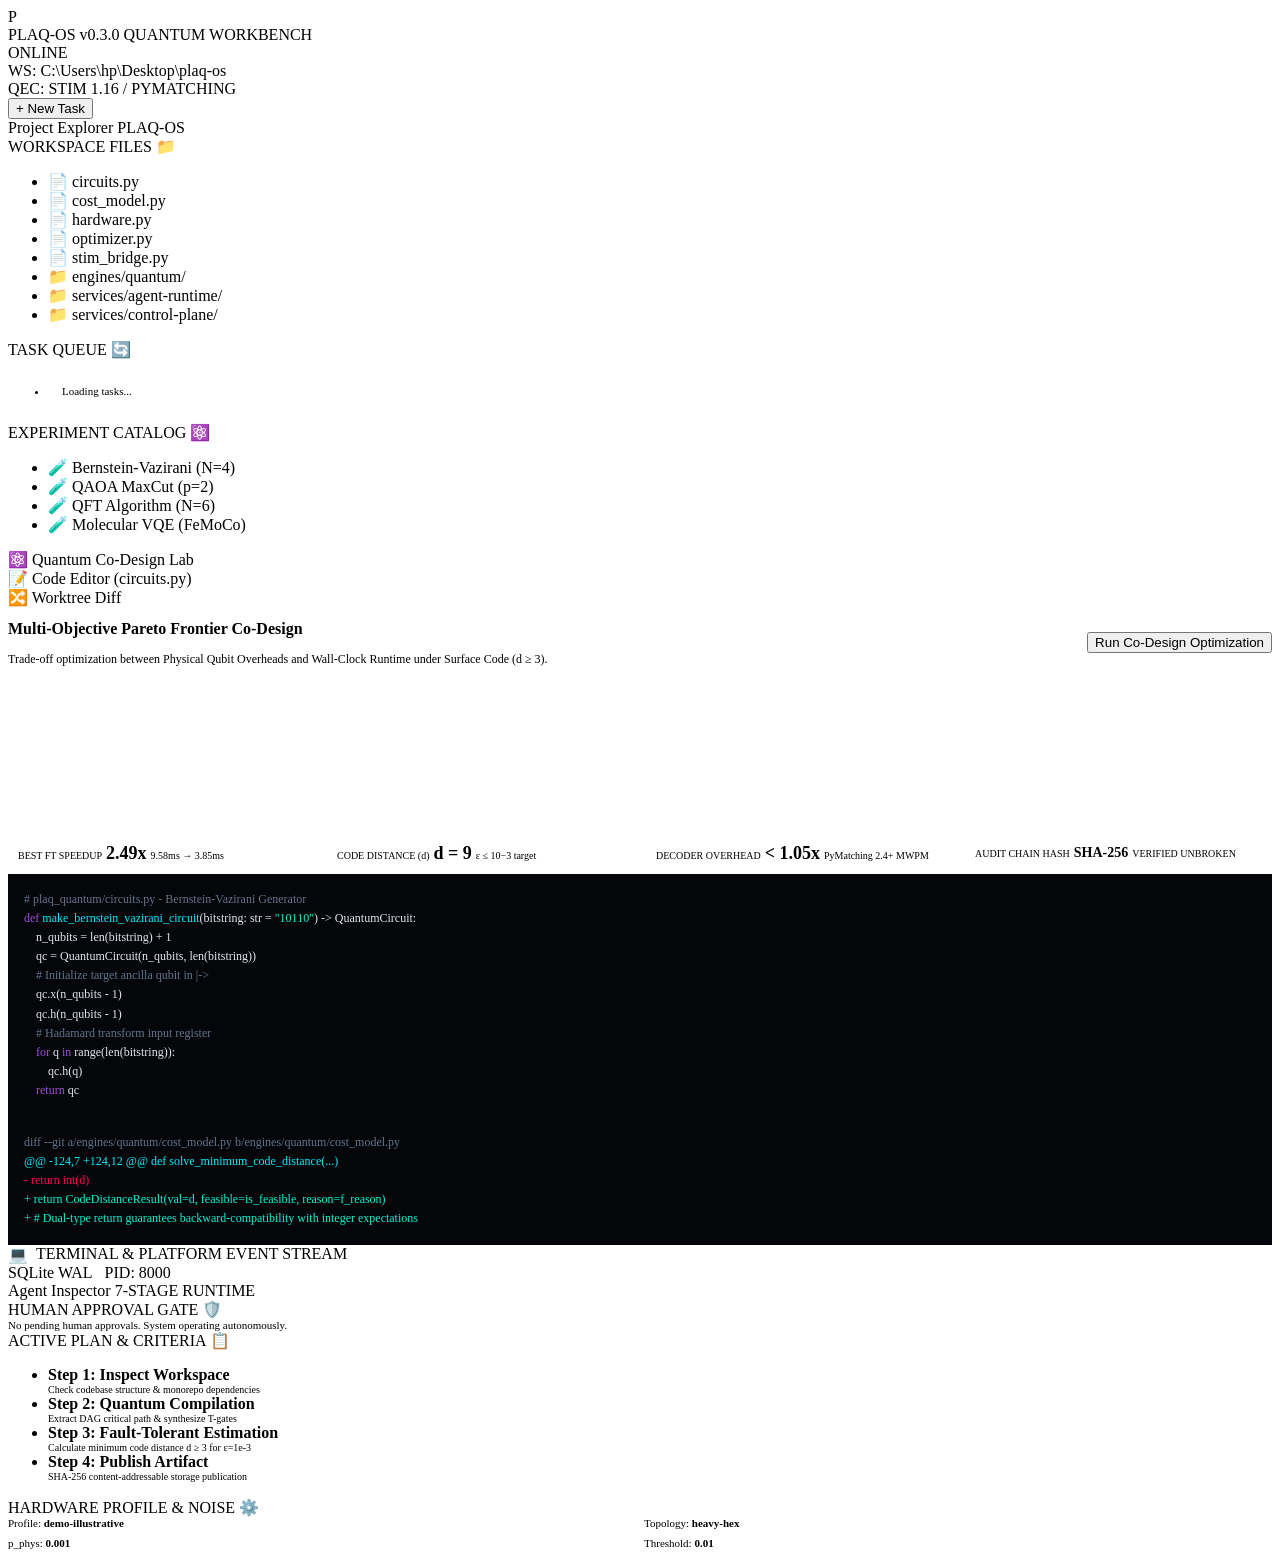
==== apps/workbench/index.html @ 43942695 "feat: complete Plaq-OS programmable quantum workbench and OS platform (R1-R5)" ====
<!DOCTYPE html>
<html lang="en">
<head>
  <meta charset="UTF-8">
  <meta name="viewport" content="width=device-width, initial-scale=1.0">
  <title>Plaq-OS: Programmable Quantum Computing Workbench</title>
  <link rel="stylesheet" href="/css/theme.css">
  <link rel="preconnect" href="https://fonts.googleapis.com">
  <link rel="preconnect" href="https://fonts.gstatic.com" crossorigin>
  <link href="https://fonts.googleapis.com/css2?family=Fira+Code:wght@400;600&family=Inter:wght@400;600;700;800&display=swap" rel="stylesheet">
</head>
<body>

  <!-- Top OS Taskbar -->
  <header class="os-header">
    <div class="brand-section">
      <div class="brand-logo">P</div>
      <div class="brand-title">
        PLAQ-OS
        <span class="brand-tag">v0.3.0 QUANTUM WORKBENCH</span>
      </div>
    </div>

    <div class="header-status-ticker">
      <div class="status-badge">
        <span id="health-indicator" class="status-indicator"></span>
        <span id="health-text">ONLINE</span>
      </div>
      <div class="status-badge" style="color:var(--text-muted);">
        <span>WS:</span>
        <span id="active-workspace-badge">C:\Users\hp\Desktop\plaq-os</span>
      </div>
      <div class="status-badge">
        <span style="color:var(--accent);">QEC:</span>
        <span>STIM 1.16 / PYMATCHING</span>
      </div>
      <button class="btn btn-primary" id="btn-new-task">+ New Task</button>
    </div>
  </header>

  <!-- 4-Panel OS Workbench Container -->
  <main class="workbench-container">

    <!-- 1. Left Sidebar: Explorer, Tasks & Quantum Experiments -->
    <aside class="left-sidebar" id="left-sidebar">
      <div class="sidebar-header">
        <span>Project Explorer</span>
        <span style="font-family:var(--font-mono); color:var(--accent);">PLAQ-OS</span>
      </div>

      <div class="sidebar-section" style="max-height: 38%;">
        <div class="sidebar-section-title">
          <span>WORKSPACE FILES</span>
          <span>📁</span>
        </div>
        <ul class="file-tree" id="workspace-file-tree">
          <li class="tree-item active"><span>📄</span> circuits.py</li>
          <li class="tree-item"><span>📄</span> cost_model.py</li>
          <li class="tree-item"><span>📄</span> hardware.py</li>
          <li class="tree-item"><span>📄</span> optimizer.py</li>
          <li class="tree-item"><span>📄</span> stim_bridge.py</li>
          <li class="tree-item"><span>📁</span> engines/quantum/</li>
          <li class="tree-item"><span>📁</span> services/agent-runtime/</li>
          <li class="tree-item"><span>📁</span> services/control-plane/</li>
        </ul>
      </div>

      <div class="sidebar-section" style="max-height: 34%;">
        <div class="sidebar-section-title">
          <span>TASK QUEUE</span>
          <span style="cursor:pointer;" onclick="window.plaqApp.refreshTasks()">🔄</span>
        </div>
        <ul class="task-list" id="task-list-items">
          <li style="padding:10px 14px; font-size:11px; color:var(--text-dim);">Loading tasks...</li>
        </ul>
      </div>

      <div class="sidebar-section" style="flex:1;">
        <div class="sidebar-section-title">
          <span>EXPERIMENT CATALOG</span>
          <span>⚛️</span>
        </div>
        <ul class="experiment-list">
          <li class="experiment-item"><span>🧪</span> Bernstein-Vazirani (N=4)</li>
          <li class="experiment-item"><span>🧪</span> QAOA MaxCut (p=2)</li>
          <li class="experiment-item"><span>🧪</span> QFT Algorithm (N=6)</li>
          <li class="experiment-item"><span>🧪</span> Molecular VQE (FeMoCo)</li>
        </ul>
      </div>
    </aside>

    <!-- 2. Center Workspace Area: Editor, Diff, Pareto Canvas -->
    <section class="center-workspace" id="center-workspace">
      <!-- Tabs -->
      <nav class="workspace-tabs">
        <div class="ws-tab active" data-view="quantum-lab">
          <span>⚛️</span> Quantum Co-Design Lab
        </div>
        <div class="ws-tab" data-view="code-editor">
          <span>📝</span> Code Editor (circuits.py)
        </div>
        <div class="ws-tab" data-view="git-diff">
          <span>🔀</span> Worktree Diff
        </div>
      </nav>

      <!-- Tab Views -->
      <div class="workspace-views-container">
        
        <!-- View 1: Quantum Co-Design Lab (Pareto Frontier) -->
        <div class="view-panel active" id="view-quantum-lab">
          <div class="pareto-card">
            <div style="display:flex; justify-content:space-between; align-items:center;">
              <div>
                <h2 style="font-size:16px; font-weight:700; color:var(--text-highlight);">
                  Multi-Objective Pareto Frontier Co-Design
                </h2>
                <p style="font-size:12px; color:var(--text-muted); margin-top:2px;">
                  Trade-off optimization between Physical Qubit Overheads and Wall-Clock Runtime under Surface Code (d &ge; 3).
                </p>
              </div>
              <div style="display:flex; gap:10px;">
                <button class="btn btn-primary" id="btn-run-opt">Run Co-Design Optimization</button>
              </div>
            </div>

            <div class="pareto-canvas-wrapper">
              <canvas id="pareto-canvas"></canvas>
            </div>

            <!-- Quantum Metrics Dashboard Grid -->
            <div style="display:grid; grid-template-columns: repeat(4, 1fr); gap:12px;">
              <div class="status-badge" style="flex-direction:column; align-items:flex-start; padding:10px;">
                <span style="font-size:10px; color:var(--text-dim);">BEST FT SPEEDUP</span>
                <span style="font-size:18px; font-weight:700; color:var(--accent);">2.49x</span>
                <span style="font-size:10px; color:var(--text-muted);">9.58ms &rarr; 3.85ms</span>
              </div>
              <div class="status-badge" style="flex-direction:column; align-items:flex-start; padding:10px;">
                <span style="font-size:10px; color:var(--text-dim);">CODE DISTANCE (d)</span>
                <span style="font-size:18px; font-weight:700; color:var(--accent-purple);">d = 9</span>
                <span style="font-size:10px; color:var(--text-muted);">&epsilon; &le; 10&minus;3 target</span>
              </div>
              <div class="status-badge" style="flex-direction:column; align-items:flex-start; padding:10px;">
                <span style="font-size:10px; color:var(--text-dim);">DECODER OVERHEAD</span>
                <span style="font-size:18px; font-weight:700; color:var(--accent-emerald);">&lt; 1.05x</span>
                <span style="font-size:10px; color:var(--text-muted);">PyMatching 2.4+ MWPM</span>
              </div>
              <div class="status-badge" style="flex-direction:column; align-items:flex-start; padding:10px;">
                <span style="font-size:10px; color:var(--text-dim);">AUDIT CHAIN HASH</span>
                <span style="font-size:14px; font-weight:700; color:var(--text-highlight); font-family:var(--font-mono);">SHA-256</span>
                <span style="font-size:10px; color:var(--accent-emerald);">VERIFIED UNBROKEN</span>
              </div>
            </div>
          </div>
        </div>

        <!-- View 2: Code Editor -->
        <div class="view-panel" id="view-code-editor">
          <div style="background:#04060a; border:1px solid var(--border); border-radius:var(--radius-md); padding:16px; font-family:var(--font-mono); font-size:12px; line-height:1.6; color:#e2e8f0; height:100%; overflow:auto;">
            <span style="color:#64748b;"># plaq_quantum/circuits.py - Bernstein-Vazirani Generator</span><br/>
            <span style="color:#9d4edd;">def</span> <span style="color:#00f0ff;">make_bernstein_vazirani_circuit</span>(bitstring: str = <span style="color:#00f5d4;">"10110"</span>) -&gt; QuantumCircuit:<br/>
            &nbsp;&nbsp;&nbsp;&nbsp;n_qubits = len(bitstring) + 1<br/>
            &nbsp;&nbsp;&nbsp;&nbsp;qc = QuantumCircuit(n_qubits, len(bitstring))<br/>
            &nbsp;&nbsp;&nbsp;&nbsp;<span style="color:#64748b;"># Initialize target ancilla qubit in |-&gt;</span><br/>
            &nbsp;&nbsp;&nbsp;&nbsp;qc.x(n_qubits - 1)<br/>
            &nbsp;&nbsp;&nbsp;&nbsp;qc.h(n_qubits - 1)<br/>
            &nbsp;&nbsp;&nbsp;&nbsp;<span style="color:#64748b;"># Hadamard transform input register</span><br/>
            &nbsp;&nbsp;&nbsp;&nbsp;<span style="color:#9d4edd;">for</span> q <span style="color:#9d4edd;">in</span> range(len(bitstring)):<br/>
            &nbsp;&nbsp;&nbsp;&nbsp;&nbsp;&nbsp;&nbsp;&nbsp;qc.h(q)<br/>
            &nbsp;&nbsp;&nbsp;&nbsp;<span style="color:#9d4edd;">return</span> qc<br/>
          </div>
        </div>

        <!-- View 3: Git Diff Inspector -->
        <div class="view-panel" id="view-git-diff">
          <div style="background:#04060a; border:1px solid var(--border); border-radius:var(--radius-md); padding:16px; font-family:var(--font-mono); font-size:12px; line-height:1.6; color:#94a3b8; height:100%; overflow:auto;">
            <span style="color:#64748b;">diff --git a/engines/quantum/cost_model.py b/engines/quantum/cost_model.py</span><br/>
            <span style="color:#00f0ff;">@@ -124,7 +124,12 @@ def solve_minimum_code_distance(...)</span><br/>
            <span style="color:#ff0054;">-    return int(d)</span><br/>
            <span style="color:#00f5d4;">+    return CodeDistanceResult(val=d, feasible=is_feasible, reason=f_reason)</span><br/>
            <span style="color:#00f5d4;">+    # Dual-type return guarantees backward-compatibility with integer expectations</span><br/>
          </div>
        </div>

      </div>

      <!-- 4. Bottom Panel: Interactive Terminal Stream / Event Logs -->
      <footer class="bottom-panel" id="bottom-panel">
        <div class="bottom-panel-header">
          <div style="display:flex; align-items:center; gap:8px;">
            <span>💻</span>
            <span>TERMINAL &amp; PLATFORM EVENT STREAM</span>
          </div>
          <div style="display:flex; gap:12px; color:var(--text-dim);">
            <span>SQLite WAL</span>
            <span>PID: 8000</span>
          </div>
        </div>
        <div class="terminal-stream" id="terminal-output-stream">
          <!-- Live logged entries -->
        </div>
      </footer>
    </section>

    <!-- 3. Right Inspector: Agent Plan, Criteria & Approval Gates -->
    <aside class="right-inspector" id="right-inspector">
      <div class="sidebar-header">
        <span>Agent Inspector</span>
        <span style="font-family:var(--font-mono); color:var(--accent-purple);">7-STAGE RUNTIME</span>
      </div>

      <!-- Human Approval Gate Area (Prompts appear here dynamically) -->
      <div class="inspector-card">
        <div class="inspector-card-title">
          <span>HUMAN APPROVAL GATE</span>
          <span>🛡️</span>
        </div>
        <div id="inspector-approvals-area">
          <div style="font-size:11px; color:var(--text-dim);">No pending human approvals. System operating autonomously.</div>
        </div>
      </div>

      <!-- Active Plan Checklist -->
      <div class="inspector-card" style="flex:1;">
        <div class="inspector-card-title">
          <span>ACTIVE PLAN &amp; CRITERIA</span>
          <span>📋</span>
        </div>
        <ul class="agent-plan-list" id="inspector-plan-list">
          <li class="plan-step-item completed">
            <div style="font-weight:600;">Step 1: Inspect Workspace</div>
            <div style="color:var(--text-muted); font-size:10px;">Check codebase structure &amp; monorepo dependencies</div>
          </li>
          <li class="plan-step-item running">
            <div style="font-weight:600;">Step 2: Quantum Compilation</div>
            <div style="color:var(--text-muted); font-size:10px;">Extract DAG critical path &amp; synthesize T-gates</div>
          </li>
          <li class="plan-step-item">
            <div style="font-weight:600;">Step 3: Fault-Tolerant Estimation</div>
            <div style="color:var(--text-muted); font-size:10px;">Calculate minimum code distance d &ge; 3 for &epsilon;=1e-3</div>
          </li>
          <li class="plan-step-item">
            <div style="font-weight:600;">Step 4: Publish Artifact</div>
            <div style="color:var(--text-muted); font-size:10px;">SHA-256 content-addressable storage publication</div>
          </li>
        </ul>
      </div>

      <!-- Hardware Profile & Noise Telemetry -->
      <div class="inspector-card">
        <div class="inspector-card-title">
          <span>HARDWARE PROFILE &amp; NOISE</span>
          <span>⚙️</span>
        </div>
        <div id="hardware-metrics-content">
          <div style="display:grid; grid-template-columns: 1fr 1fr; gap:8px; font-family:var(--font-mono); font-size:11px;">
            <div>Profile: <strong style="color:var(--text-highlight);">demo-illustrative</strong></div>
            <div>Topology: <strong style="color:var(--accent);">heavy-hex</strong></div>
            <div>p_phys: <strong style="color:var(--accent-amber);">0.001</strong></div>
            <div>Threshold: <strong style="color:var(--accent-emerald);">0.01</strong></div>
          </div>
        </div>
      </div>
    </aside>

  </main>

  <!-- Client-side Scripts -->
  <script src="/js/ws.js"></script>
  <script src="/js/components/inspector.js"></script>
  <script src="/js/components/pareto.js"></script>
  <script src="/js/app.js"></script>
</body>
</html>
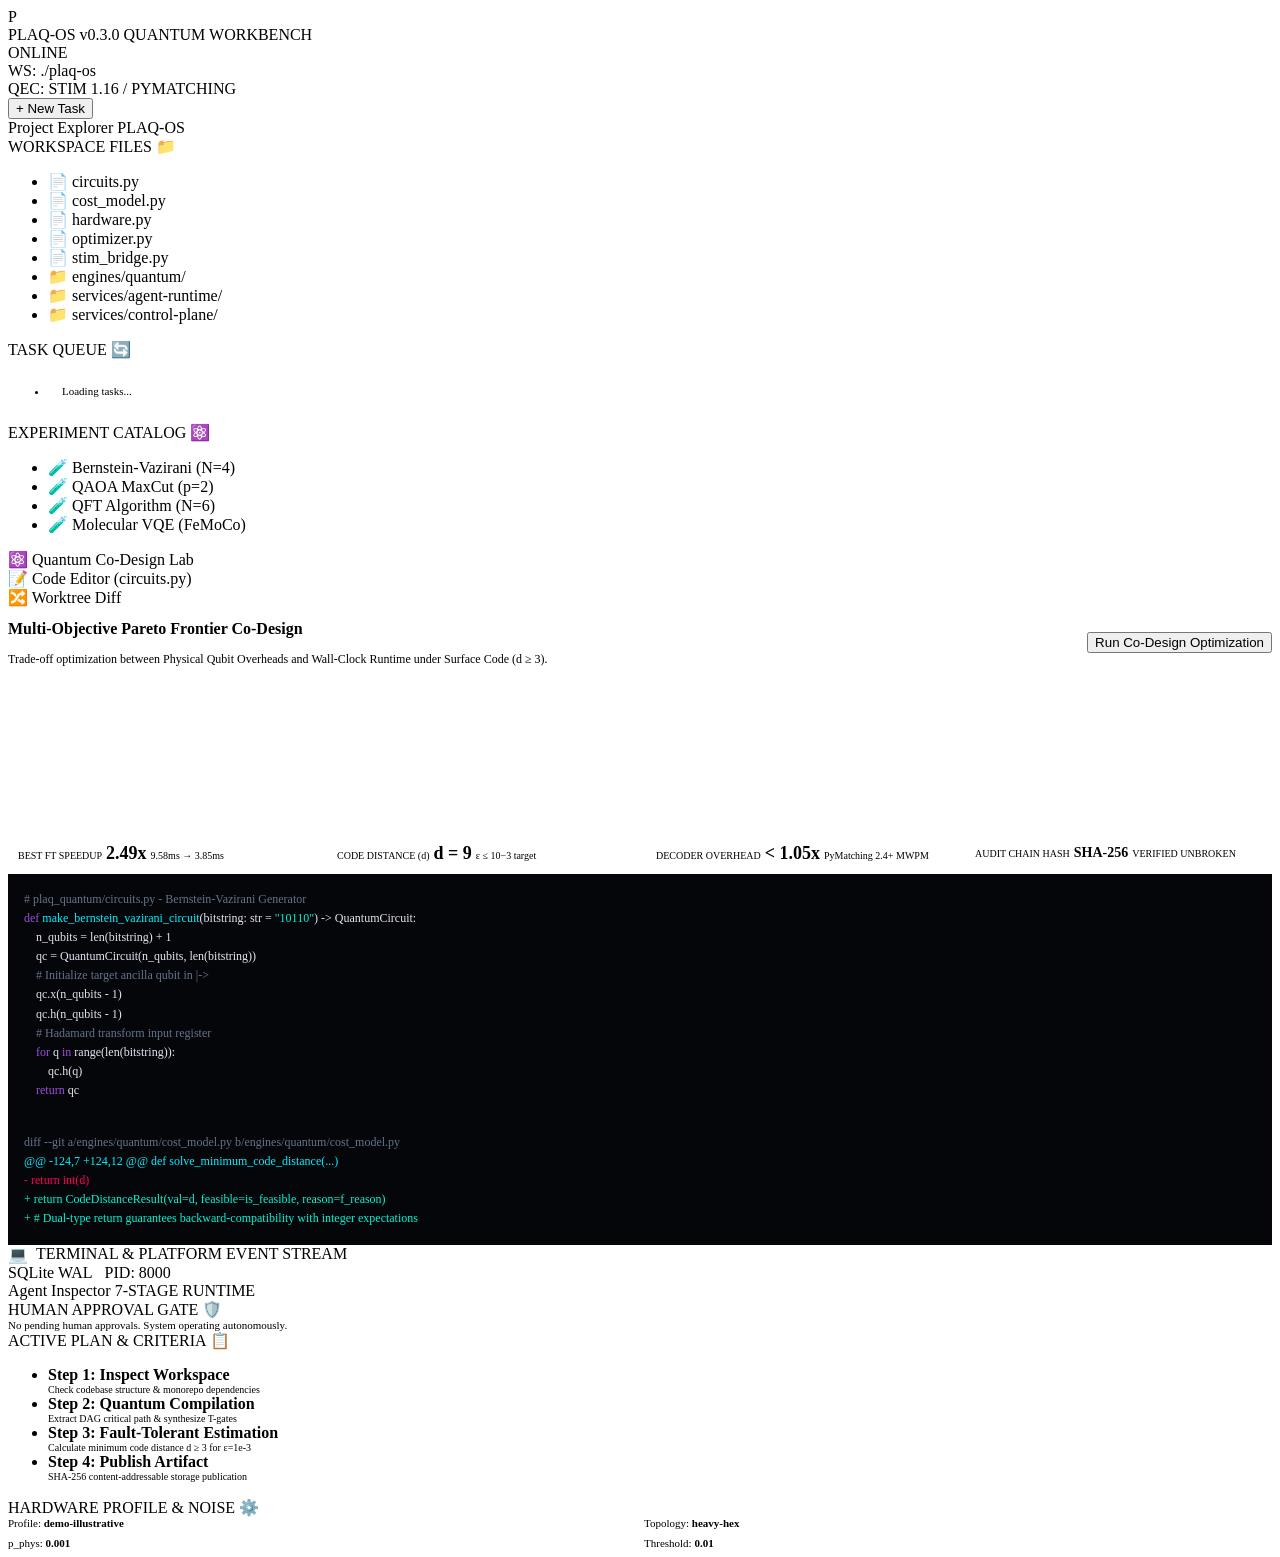
==== commit 8a2690e2: "Fix planner, queue, auth, and add cross-platform install. Make the LLM planner use JSON mode without" ====
--- a/apps/workbench/index.html
+++ b/apps/workbench/index.html
@@ -28,7 +28,7 @@
       </div>
       <div class="status-badge" style="color:var(--text-muted);">
         <span>WS:</span>
-        <span id="active-workspace-badge">C:\Users\hp\Desktop\plaq-os</span>
+        <span id="active-workspace-badge">./plaq-os</span>
       </div>
       <div class="status-badge">
         <span style="color:var(--accent);">QEC:</span>
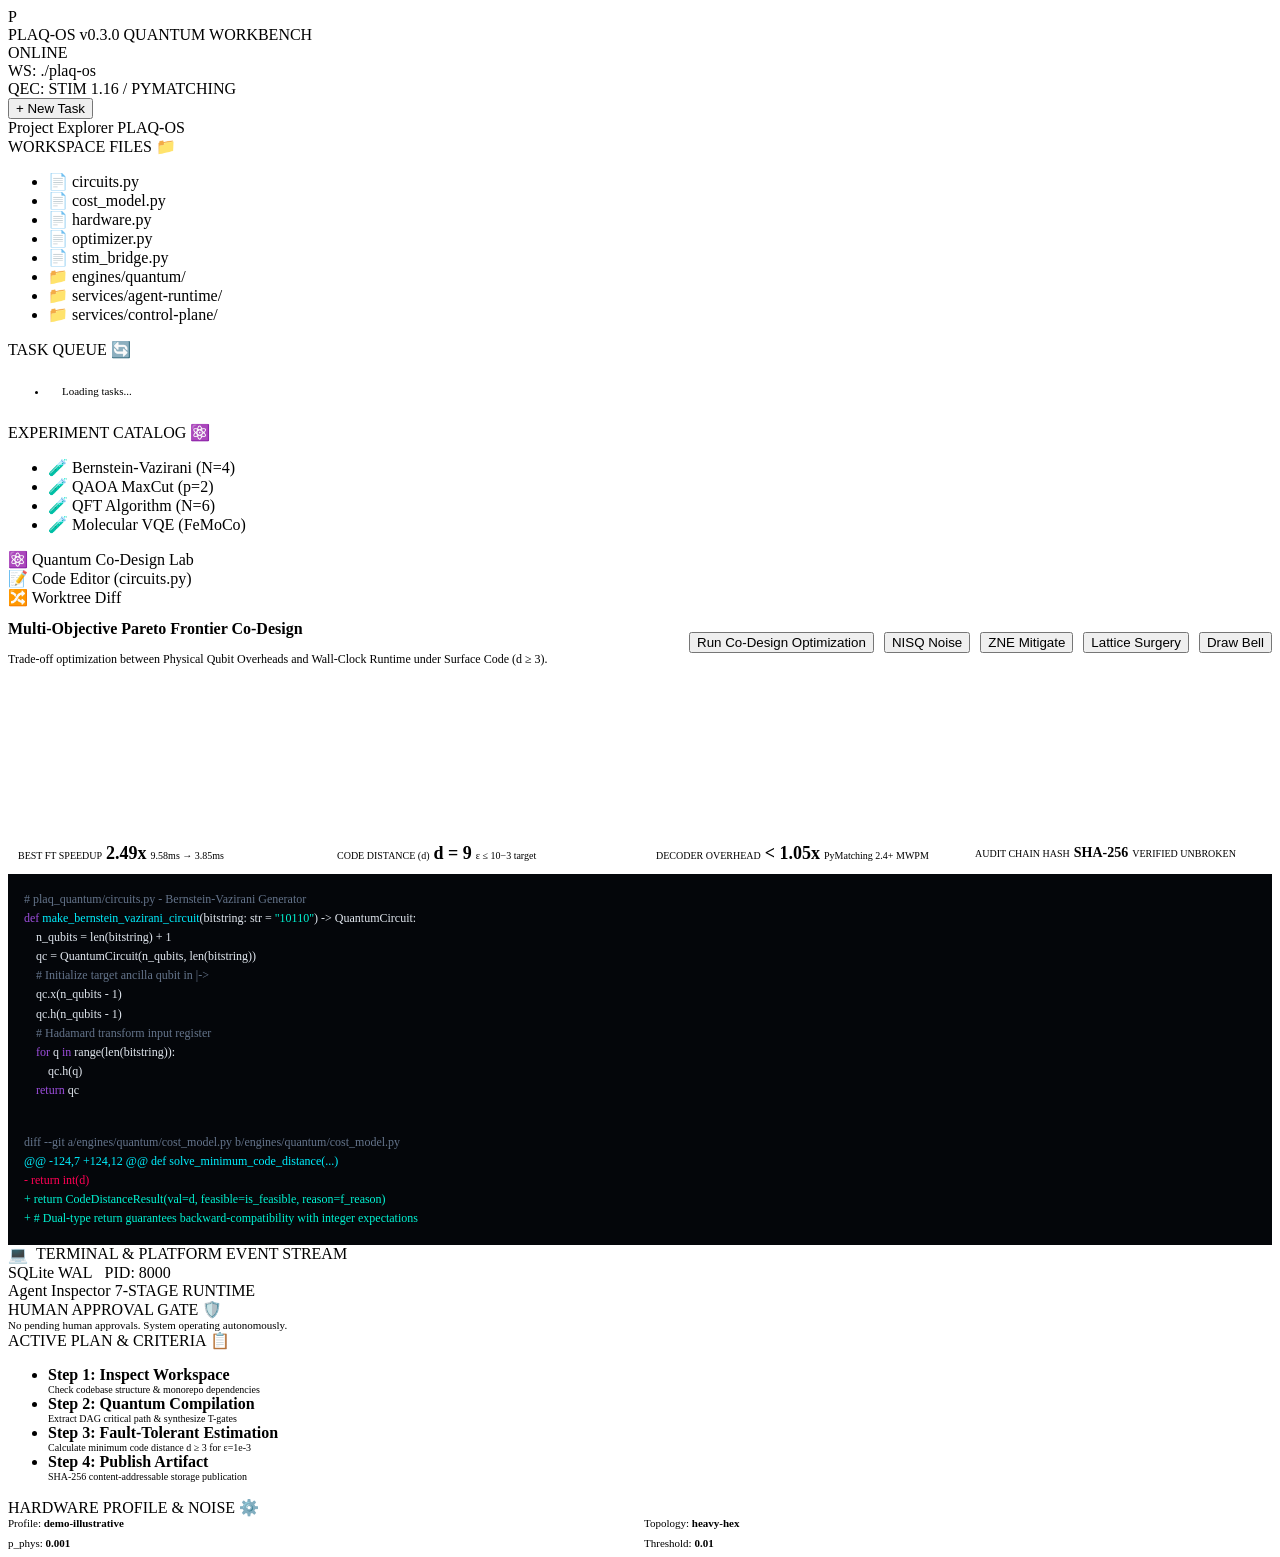
==== commit bf605097: "Add NISQ lab (noise, ZNE, routing, surgery) and harden MCP. Expose phenomenological depolarizing+rea" ====
--- a/apps/workbench/index.html
+++ b/apps/workbench/index.html
@@ -119,14 +119,19 @@
                   Trade-off optimization between Physical Qubit Overheads and Wall-Clock Runtime under Surface Code (d &ge; 3).
                 </p>
               </div>
-              <div style="display:flex; gap:10px;">
+              <div style="display:flex; gap:10px; flex-wrap:wrap;">
                 <button class="btn btn-primary" id="btn-run-opt">Run Co-Design Optimization</button>
+                <button class="btn" id="btn-run-noise">NISQ Noise</button>
+                <button class="btn" id="btn-run-mitigate">ZNE Mitigate</button>
+                <button class="btn" id="btn-run-surgery">Lattice Surgery</button>
+                <button class="btn" id="btn-run-draw">Draw Bell</button>
               </div>
             </div>
 
             <div class="pareto-canvas-wrapper">
               <canvas id="pareto-canvas"></canvas>
             </div>
+            <pre id="circuit-ascii" style="display:none; margin-top:12px; padding:12px; background:#04060a; border:1px solid var(--border); border-radius:8px; color:#9ae6b4; font-size:11px; overflow:auto; max-height:220px;"></pre>
 
             <!-- Quantum Metrics Dashboard Grid -->
             <div style="display:grid; grid-template-columns: repeat(4, 1fr); gap:12px;">
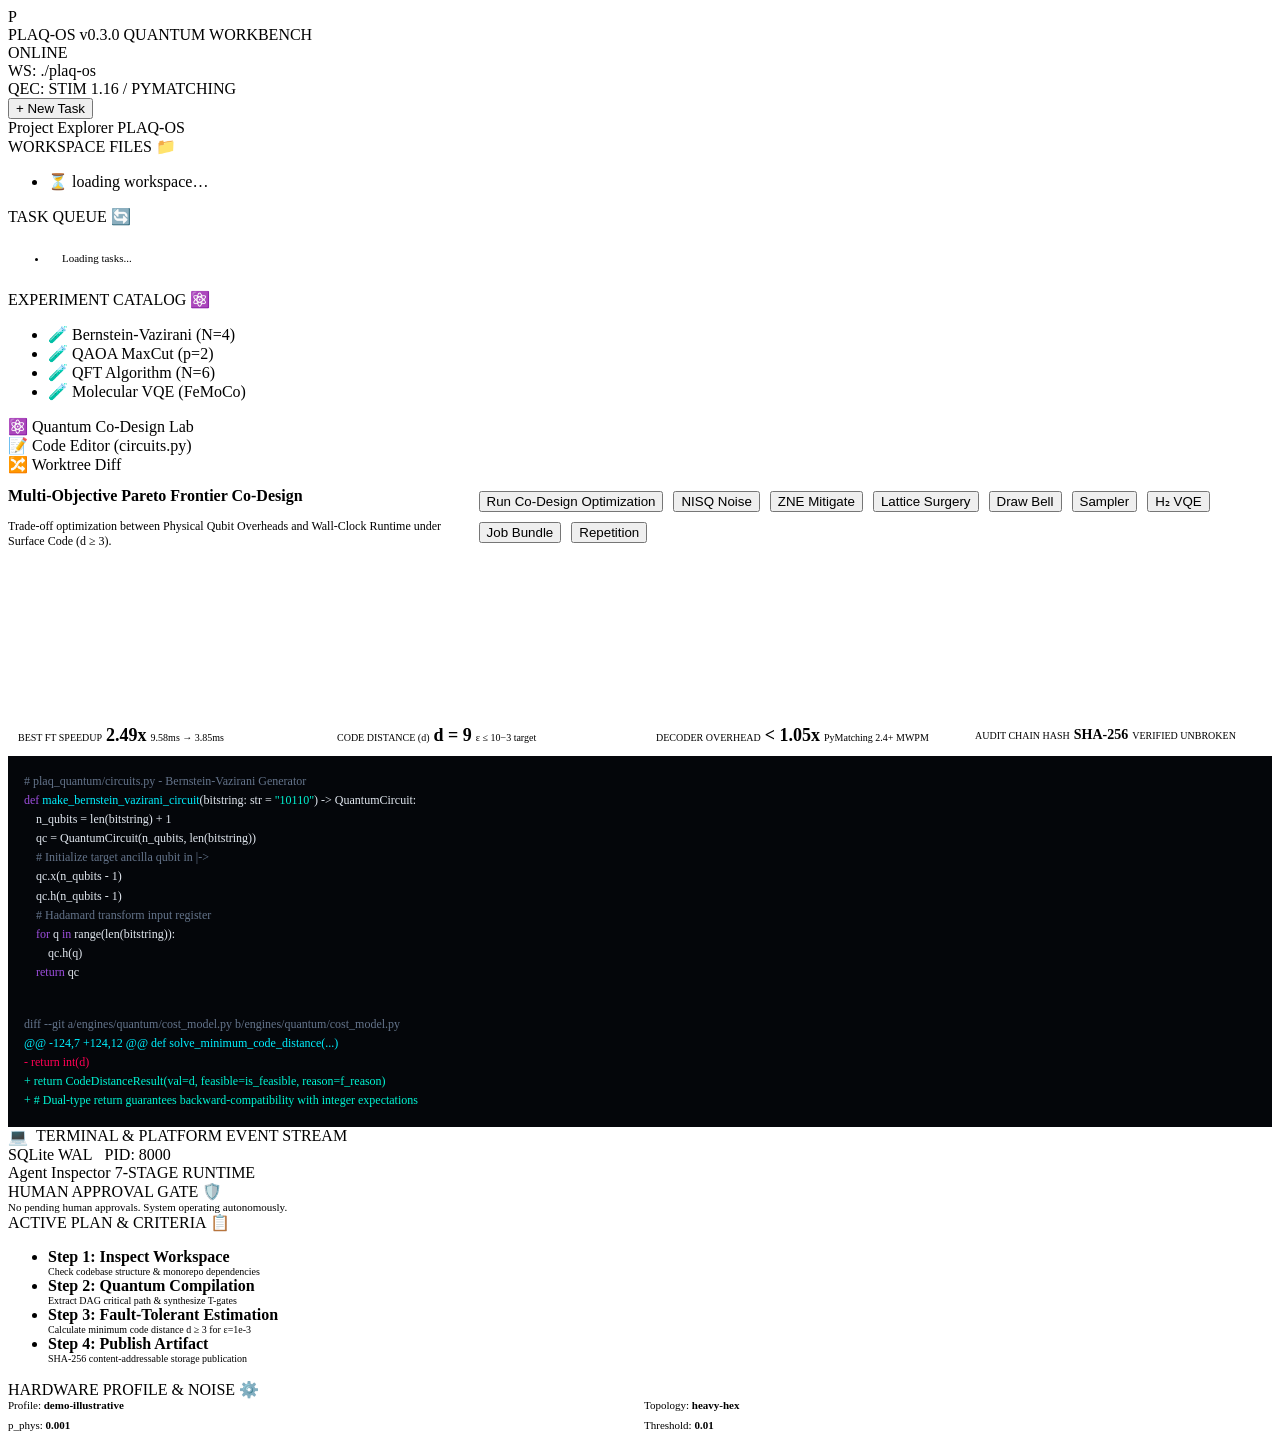
==== commit 21b0fd5d: "Add Sampler/Estimator, DD+twirl, Pauli frame, VQE, QASM3 bundle, MCP completions. Local analogues of" ====
--- a/apps/workbench/index.html
+++ b/apps/workbench/index.html
@@ -54,14 +54,7 @@
           <span>📁</span>
         </div>
         <ul class="file-tree" id="workspace-file-tree">
-          <li class="tree-item active"><span>📄</span> circuits.py</li>
-          <li class="tree-item"><span>📄</span> cost_model.py</li>
-          <li class="tree-item"><span>📄</span> hardware.py</li>
-          <li class="tree-item"><span>📄</span> optimizer.py</li>
-          <li class="tree-item"><span>📄</span> stim_bridge.py</li>
-          <li class="tree-item"><span>📁</span> engines/quantum/</li>
-          <li class="tree-item"><span>📁</span> services/agent-runtime/</li>
-          <li class="tree-item"><span>📁</span> services/control-plane/</li>
+          <li class="tree-item"><span>⏳</span> loading workspace…</li>
         </ul>
       </div>
 
@@ -125,6 +118,10 @@
                 <button class="btn" id="btn-run-mitigate">ZNE Mitigate</button>
                 <button class="btn" id="btn-run-surgery">Lattice Surgery</button>
                 <button class="btn" id="btn-run-draw">Draw Bell</button>
+                <button class="btn" id="btn-run-sampler">Sampler</button>
+                <button class="btn" id="btn-run-vqe">H₂ VQE</button>
+                <button class="btn" id="btn-run-bundle">Job Bundle</button>
+                <button class="btn" id="btn-run-repetition">Repetition</button>
               </div>
             </div>
 
